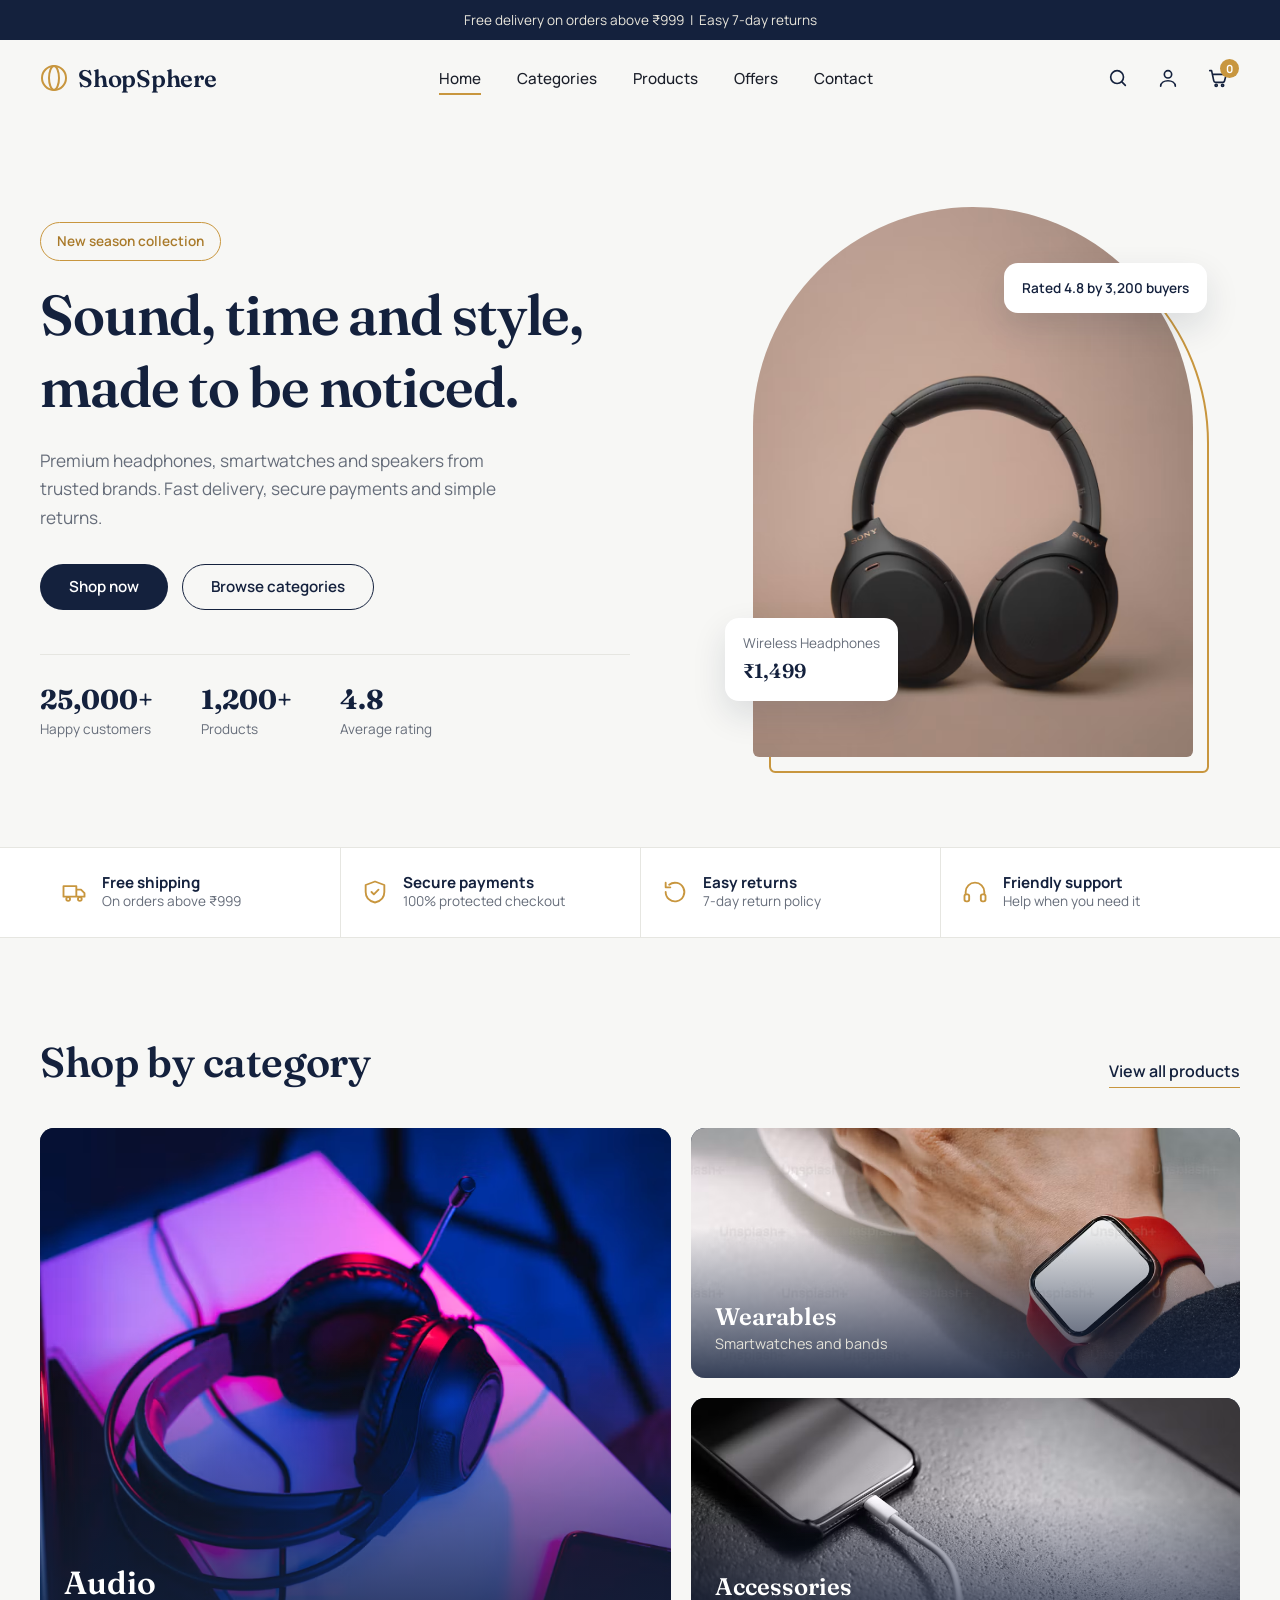
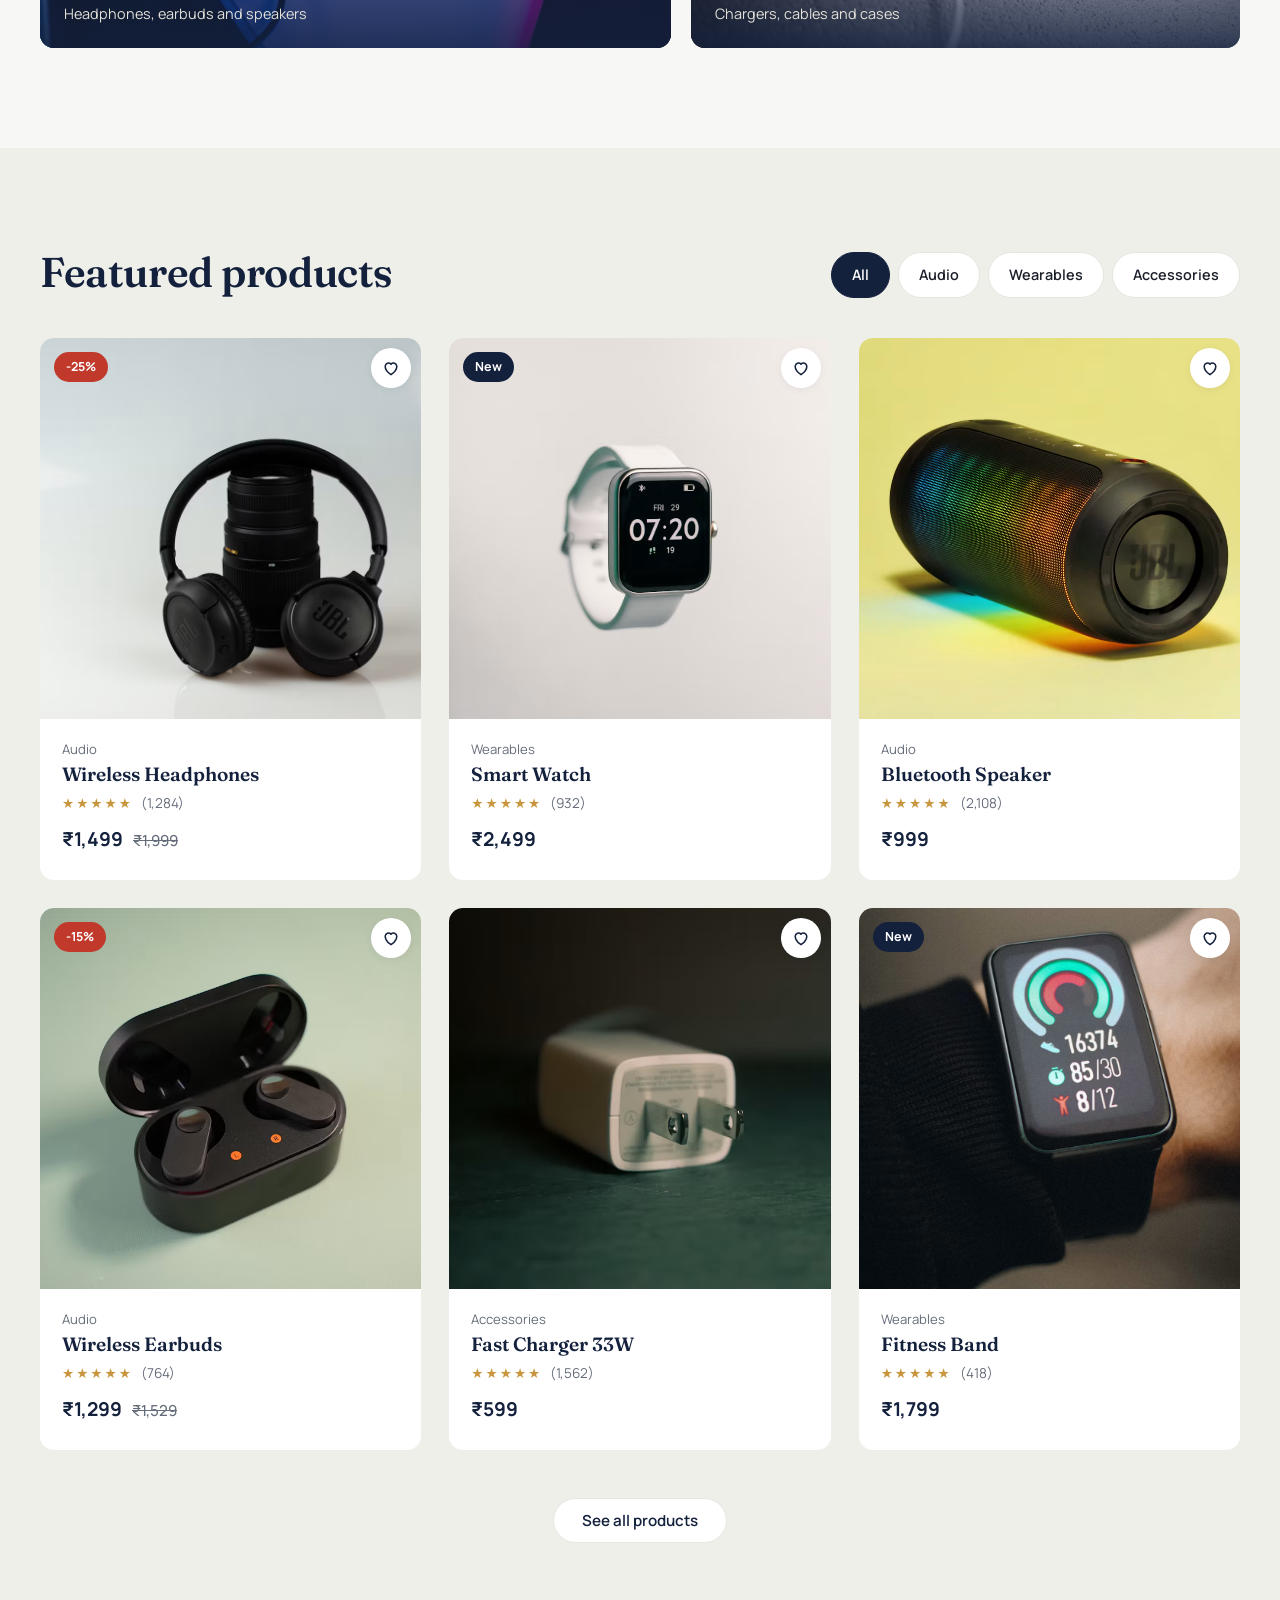
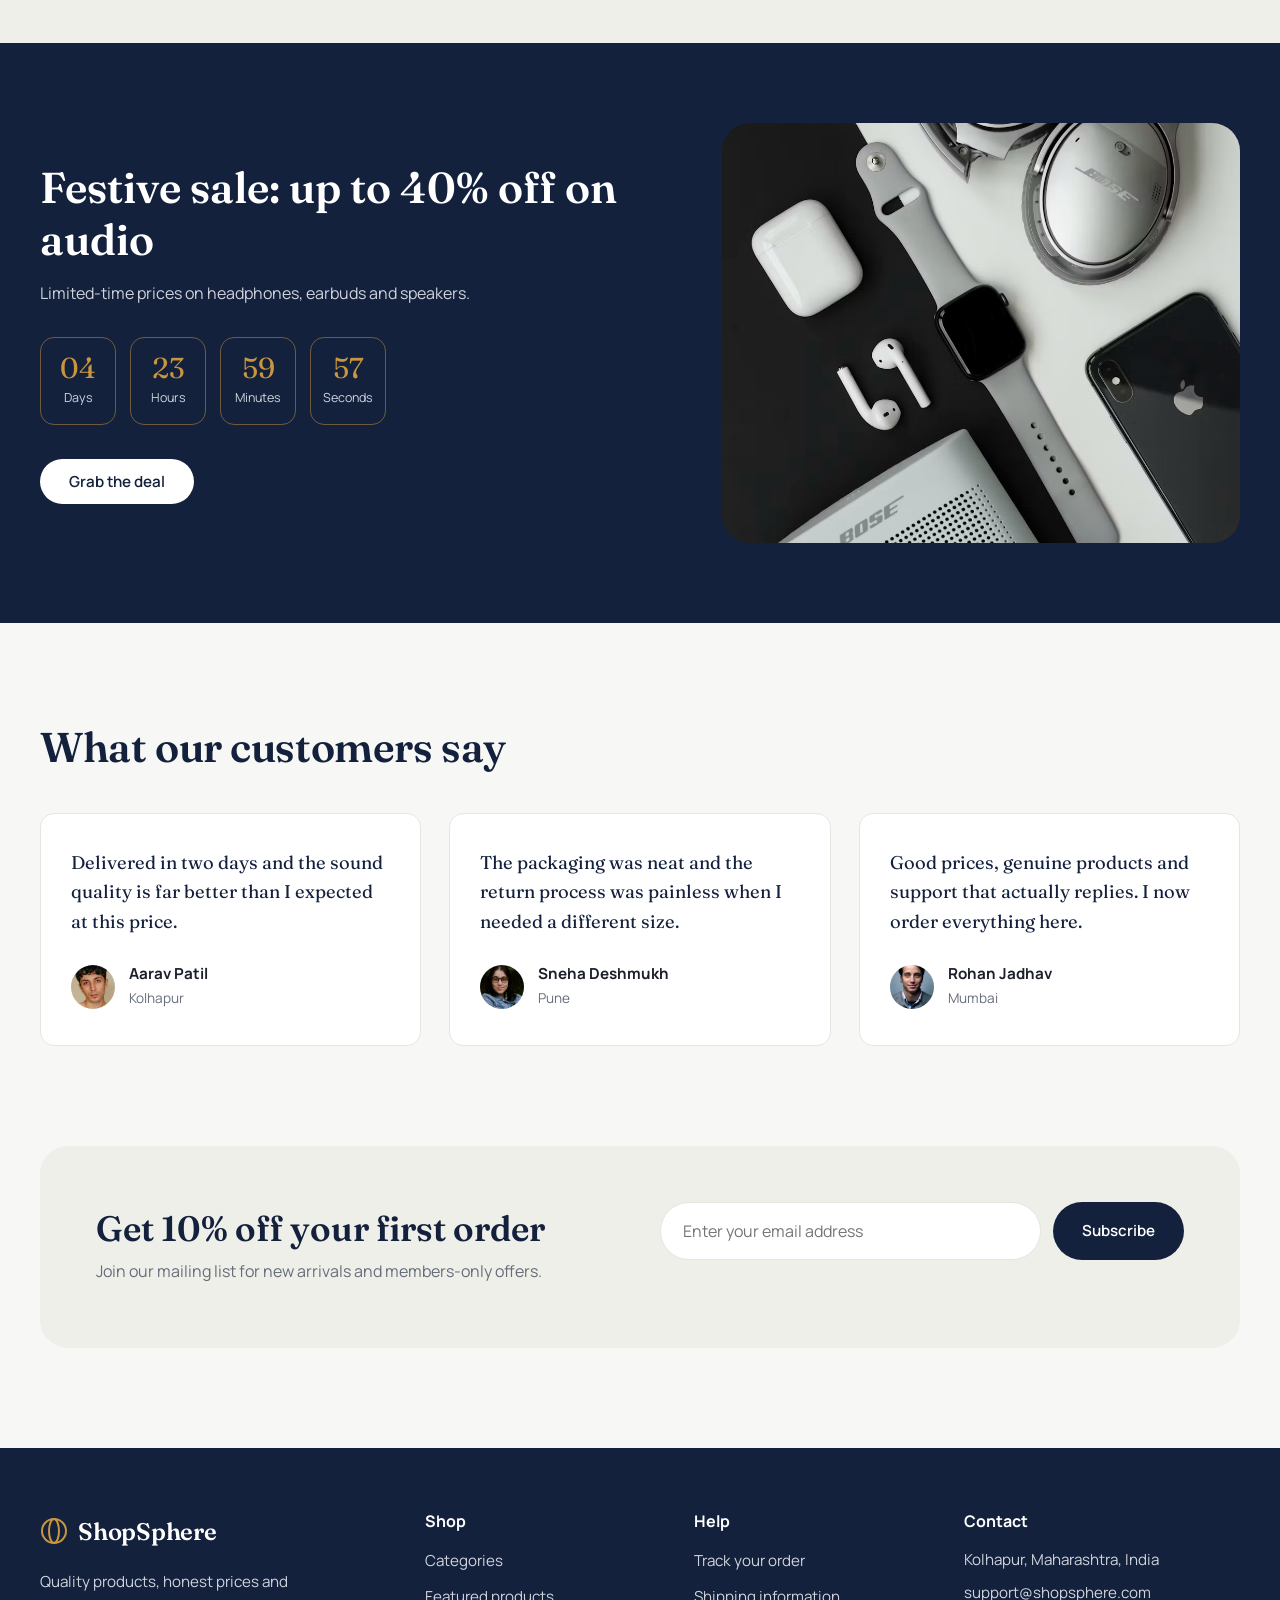
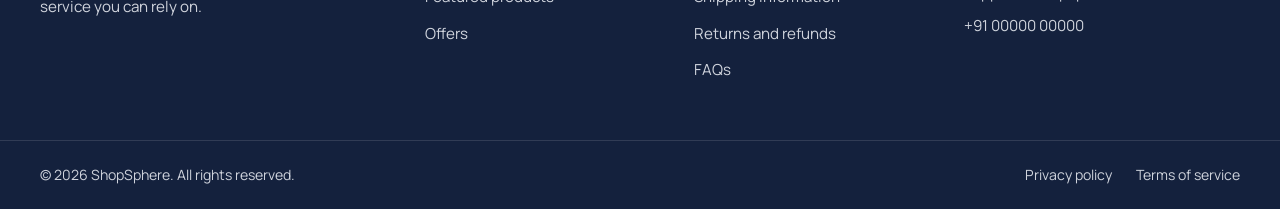
==== frontend/index.html @ 99f3fc34 "Add frontend homepage" ====
<!DOCTYPE html>
<html lang="en">
<head>
    <meta charset="UTF-8">
    <meta name="viewport" content="width=device-width, initial-scale=1.0">
    <meta name="description" content="ShopSphere - Premium electronics and lifestyle products, delivered across India.">
    <meta name="theme-color" content="#14213d">
    <title>ShopSphere - Premium Online Shopping</title>

    <!-- Fonts -->
    <link rel="preconnect" href="https://fonts.googleapis.com">
    <link rel="preconnect" href="https://fonts.gstatic.com" crossorigin>
    <link href="https://fonts.googleapis.com/css2?family=Fraunces:opsz,wght@9..144,500;9..144,600&family=Manrope:wght@400;500;600;700&display=swap" rel="stylesheet">

    <!-- Stylesheet (we create this in Day 2) -->
    <link rel="stylesheet" href="style.css">
</head>

<body>

    <a class="skip-link" href="#main">Skip to main content</a>

    <!-- ===== Announcement bar ===== -->
    <div class="announcement" role="region" aria-label="Offers">
        <p>Free delivery on orders above ₹999 &nbsp;|&nbsp; Easy 7-day returns</p>
    </div>

    <!-- ===== Header ===== -->
    <header class="header" id="header">
        <div class="container header__inner">

            <a href="index.html" class="logo" aria-label="ShopSphere home">
                <svg class="logo__mark" width="28" height="28" viewBox="0 0 28 28" aria-hidden="true">
                    <circle cx="14" cy="14" r="12" fill="none" stroke="currentColor" stroke-width="2"/>
                    <ellipse cx="14" cy="14" rx="5" ry="12" fill="none" stroke="currentColor" stroke-width="2"/>
                </svg>
                <span class="logo__text">ShopSphere</span>
            </a>

            <nav class="nav" id="nav" aria-label="Main navigation">
                <ul class="nav__list">
                    <li><a href="#home" class="nav__link is-active">Home</a></li>
                    <li><a href="#categories" class="nav__link">Categories</a></li>
                    <li><a href="#products" class="nav__link">Products</a></li>
                    <li><a href="#offers" class="nav__link">Offers</a></li>
                    <li><a href="#contact" class="nav__link">Contact</a></li>
                </ul>
            </nav>

            <div class="header__actions">
                <button class="icon-btn" id="searchToggle" aria-label="Search products" aria-expanded="false" aria-controls="searchPanel">
                    <svg width="22" height="22" viewBox="0 0 24 24" fill="none" stroke="currentColor" stroke-width="1.8" stroke-linecap="round" stroke-linejoin="round" aria-hidden="true"><circle cx="11" cy="11" r="7"/><path d="M20 20l-3.5-3.5"/></svg>
                </button>

                <a href="login.html" class="icon-btn" aria-label="Login or register">
                    <svg width="22" height="22" viewBox="0 0 24 24" fill="none" stroke="currentColor" stroke-width="1.8" stroke-linecap="round" stroke-linejoin="round" aria-hidden="true"><circle cx="12" cy="8" r="4"/><path d="M4 21c0-4 4-6 8-6s8 2 8 6"/></svg>
                </a>

                <button class="icon-btn cart-btn" id="cartToggle" aria-label="Open cart" aria-controls="cartDrawer" aria-expanded="false">
                    <svg width="22" height="22" viewBox="0 0 24 24" fill="none" stroke="currentColor" stroke-width="1.8" stroke-linecap="round" stroke-linejoin="round" aria-hidden="true"><path d="M3 4h2l2.4 11.2a2 2 0 0 0 2 1.6h7.7a2 2 0 0 0 2-1.5L21 8H6"/><circle cx="10" cy="20" r="1.2"/><circle cx="17" cy="20" r="1.2"/></svg>
                    <span class="cart-btn__count" id="cartCount">0</span>
                </button>

                <button class="menu-toggle" id="menuToggle" aria-label="Open menu" aria-expanded="false" aria-controls="nav">
                    <span></span><span></span><span></span>
                </button>
            </div>
        </div>

        <!-- Search panel (slides down) -->
        <div class="search-panel" id="searchPanel" hidden>
            <div class="container">
                <form class="search-form" role="search" action="#">
                    <label for="searchInput" class="visually-hidden">Search products</label>
                    <input type="search" id="searchInput" placeholder="Search headphones, watches, speakers" autocomplete="off">
                    <button type="submit" class="btn btn--dark">Search</button>
                </form>
            </div>
        </div>
    </header>

    <main id="main">

        <!-- ===== Hero ===== -->
        <section class="hero" id="home" aria-labelledby="hero-title">
            <div class="container hero__inner">

                <div class="hero__content">
                    <p class="hero__tag">New season collection</p>
                    <h1 class="hero__title" id="hero-title">
                        <span class="line"><span>Sound, time and style,</span></span>
                        <span class="line"><span>made to be noticed.</span></span>
                    </h1>
                    <p class="hero__text">
                        Premium headphones, smartwatches and speakers from trusted brands.
                        Fast delivery, secure payments and simple returns.
                    </p>
                    <div class="hero__buttons">
                        <a href="#products" class="btn btn--primary">Shop now</a>
                        <a href="#categories" class="btn btn--ghost">Browse categories</a>
                    </div>

                    <ul class="hero__stats">
                        <li><strong data-count="25000">25,000+</strong><span>Happy customers</span></li>
                        <li><strong data-count="1200">1,200+</strong><span>Products</span></li>
                        <li><strong>4.8</strong><span>Average rating</span></li>
                    </ul>
                </div>

                <div class="hero__visual">
                    <div class="hero__image-wrap">
                        <img src="images/hero-headphones.jpg" alt="Premium wireless headphones in matte black" width="640" height="720" fetchpriority="high">
                    </div>
                    <div class="hero__float hero__float--one">
                        <span class="hero__float-label">Wireless Headphones</span>
                        <span class="hero__float-price">₹1,499</span>
                    </div>
                    <div class="hero__float hero__float--two">
                        <span class="hero__float-label">Rated 4.8 by 3,200 buyers</span>
                    </div>
                </div>

            </div>
        </section>

        <!-- ===== Trust strip ===== -->
        <section class="trust" aria-label="Our promises">
            <div class="container">
                <ul class="trust__list">
                    <li class="trust__item">
                        <svg width="28" height="28" viewBox="0 0 24 24" fill="none" stroke="currentColor" stroke-width="1.6" stroke-linecap="round" stroke-linejoin="round" aria-hidden="true"><path d="M3 7h11v9H3zM14 10h4l3 3v3h-7z"/><circle cx="7" cy="18" r="1.6"/><circle cx="17" cy="18" r="1.6"/></svg>
                        <div><h3>Free shipping</h3><p>On orders above ₹999</p></div>
                    </li>
                    <li class="trust__item">
                        <svg width="28" height="28" viewBox="0 0 24 24" fill="none" stroke="currentColor" stroke-width="1.6" stroke-linecap="round" stroke-linejoin="round" aria-hidden="true"><path d="M12 3l8 3v6c0 5-3.5 8-8 9-4.5-1-8-4-8-9V6z"/><path d="M9 12l2 2 4-4"/></svg>
                        <div><h3>Secure payments</h3><p>100% protected checkout</p></div>
                    </li>
                    <li class="trust__item">
                        <svg width="28" height="28" viewBox="0 0 24 24" fill="none" stroke="currentColor" stroke-width="1.6" stroke-linecap="round" stroke-linejoin="round" aria-hidden="true"><path d="M4 12a8 8 0 1 0 3-6.2"/><path d="M4 4v4h4"/></svg>
                        <div><h3>Easy returns</h3><p>7-day return policy</p></div>
                    </li>
                    <li class="trust__item">
                        <svg width="28" height="28" viewBox="0 0 24 24" fill="none" stroke="currentColor" stroke-width="1.6" stroke-linecap="round" stroke-linejoin="round" aria-hidden="true"><path d="M4 14v-2a8 8 0 0 1 16 0v2"/><rect x="3" y="14" width="4" height="6" rx="1.5"/><rect x="17" y="14" width="4" height="6" rx="1.5"/></svg>
                        <div><h3>Friendly support</h3><p>Help when you need it</p></div>
                    </li>
                </ul>
            </div>
        </section>

        <!-- ===== Categories ===== -->
        <section class="section" id="categories" aria-labelledby="categories-title">
            <div class="container">
                <header class="section__head">
                    <h2 class="section__title" id="categories-title">Shop by category</h2>
                    <a href="#products" class="link-arrow">View all products</a>
                </header>

                <div class="categories">
                    <a href="#products" class="category category--large" data-category="audio">
                        <img src="images/cat-audio.jpg" alt="" loading="lazy" width="600" height="600">
                        <div class="category__info">
                            <h3>Audio</h3>
                            <p>Headphones, earbuds and speakers</p>
                        </div>
                    </a>
                    <a href="#products" class="category" data-category="wearables">
                        <img src="images/cat-wearables.jpg" alt="" loading="lazy" width="400" height="300">
                        <div class="category__info">
                            <h3>Wearables</h3>
                            <p>Smartwatches and bands</p>
                        </div>
                    </a>
                    <a href="#products" class="category" data-category="accessories">
                        <img src="images/cat-accessories.jpg" alt="" loading="lazy" width="400" height="300">
                        <div class="category__info">
                            <h3>Accessories</h3>
                            <p>Chargers, cables and cases</p>
                        </div>
                    </a>
                </div>
            </div>
        </section>

        <!-- ===== Featured products ===== -->
        <section class="section section--tinted" id="products" aria-labelledby="products-title">
            <div class="container">
                <header class="section__head">
                    <h2 class="section__title" id="products-title">Featured products</h2>

                    <div class="filters" role="group" aria-label="Filter products">
                        <button class="filter is-active" data-filter="all">All</button>
                        <button class="filter" data-filter="audio">Audio</button>
                        <button class="filter" data-filter="wearables">Wearables</button>
                        <button class="filter" data-filter="accessories">Accessories</button>
                    </div>
                </header>

                <div class="product-grid" id="productGrid">

                    <!-- Product card -->
                    <article class="product" data-category="audio" data-id="1">
                        <div class="product__media">
                            <span class="badge badge--sale">-25%</span>
                            <button class="wishlist" aria-label="Add Wireless Headphones to wishlist" aria-pressed="false">
                                <svg width="20" height="20" viewBox="0 0 24 24" fill="none" stroke="currentColor" stroke-width="1.8" stroke-linejoin="round" aria-hidden="true"><path d="M12 20s-7-4.4-7-10a4 4 0 0 1 7-2.5A4 4 0 0 1 19 10c0 5.600-7 10-7 10z"/></svg>
                            </button>
                            <img src="images/headphones.jpg" alt="Wireless Headphones" loading="lazy" width="400" height="400">
                            <button class="btn btn--primary product__quick" data-add>Add to cart</button>
                        </div>
                        <div class="product__body">
                            <p class="product__category">Audio</p>
                            <h3 class="product__name">Wireless Headphones</h3>
                            <div class="rating" aria-label="Rated 4.7 out of 5">
                                <span class="rating__stars" aria-hidden="true">★★★★★</span>
                                <span class="rating__count">(1,284)</span>
                            </div>
                            <p class="product__price">
                                <span class="price">₹1,499</span>
                                <s class="price price--old">₹1,999</s>
                            </p>
                        </div>
                    </article>

                    <article class="product" data-category="wearables" data-id="2">
                        <div class="product__media">
                            <span class="badge badge--new">New</span>
                            <button class="wishlist" aria-label="Add Smart Watch to wishlist" aria-pressed="false">
                                <svg width="20" height="20" viewBox="0 0 24 24" fill="none" stroke="currentColor" stroke-width="1.8" stroke-linejoin="round" aria-hidden="true"><path d="M12 20s-7-4.4-7-10a4 4 0 0 1 7-2.5A4 4 0 0 1 19 10c0 5.600-7 10-7 10z"/></svg>
                            </button>
                            <img src="images/smartwatch.jpg" alt="Smart Watch" loading="lazy" width="400" height="400">
                            <button class="btn btn--primary product__quick" data-add>Add to cart</button>
                        </div>
                        <div class="product__body">
                            <p class="product__category">Wearables</p>
                            <h3 class="product__name">Smart Watch</h3>
                            <div class="rating" aria-label="Rated 4.5 out of 5">
                                <span class="rating__stars" aria-hidden="true">★★★★★</span>
                                <span class="rating__count">(932)</span>
                            </div>
                            <p class="product__price">
                                <span class="price">₹2,499</span>
                            </p>
                        </div>
                    </article>

                    <article class="product" data-category="audio" data-id="3">
                        <div class="product__media">
                            <button class="wishlist" aria-label="Add Bluetooth Speaker to wishlist" aria-pressed="false">
                                <svg width="20" height="20" viewBox="0 0 24 24" fill="none" stroke="currentColor" stroke-width="1.8" stroke-linejoin="round" aria-hidden="true"><path d="M12 20s-7-4.4-7-10a4 4 0 0 1 7-2.5A4 4 0 0 1 19 10c0 5.600-7 10-7 10z"/></svg>
                            </button>
                            <img src="images/speaker.jpg" alt="Bluetooth Speaker" loading="lazy" width="400" height="400">
                            <button class="btn btn--primary product__quick" data-add>Add to cart</button>
                        </div>
                        <div class="product__body">
                            <p class="product__category">Audio</p>
                            <h3 class="product__name">Bluetooth Speaker</h3>
                            <div class="rating" aria-label="Rated 4.6 out of 5">
                                <span class="rating__stars" aria-hidden="true">★★★★★</span>
                                <span class="rating__count">(2,108)</span>
                            </div>
                            <p class="product__price">
                                <span class="price">₹999</span>
                            </p>
                        </div>
                    </article>

                    <article class="product" data-category="audio" data-id="4">
                        <div class="product__media">
                            <span class="badge badge--sale">-15%</span>
                            <button class="wishlist" aria-label="Add Wireless Earbuds to wishlist" aria-pressed="false">
                                <svg width="20" height="20" viewBox="0 0 24 24" fill="none" stroke="currentColor" stroke-width="1.8" stroke-linejoin="round" aria-hidden="true"><path d="M12 20s-7-4.4-7-10a4 4 0 0 1 7-2.5A4 4 0 0 1 19 10c0 5.600-7 10-7 10z"/></svg>
                            </button>
                            <img src="images/earbuds.jpg" alt="Wireless Earbuds" loading="lazy" width="400" height="400">
                            <button class="btn btn--primary product__quick" data-add>Add to cart</button>
                        </div>
                        <div class="product__body">
                            <p class="product__category">Audio</p>
                            <h3 class="product__name">Wireless Earbuds</h3>
                            <div class="rating" aria-label="Rated 4.4 out of 5">
                                <span class="rating__stars" aria-hidden="true">★★★★★</span>
                                <span class="rating__count">(764)</span>
                            </div>
                            <p class="product__price">
                                <span class="price">₹1,299</span>
                                <s class="price price--old">₹1,529</s>
                            </p>
                        </div>
                    </article>

                    <article class="product" data-category="accessories" data-id="5">
                        <div class="product__media">
                            <button class="wishlist" aria-label="Add Fast Charger to wishlist" aria-pressed="false">
                                <svg width="20" height="20" viewBox="0 0 24 24" fill="none" stroke="currentColor" stroke-width="1.8" stroke-linejoin="round" aria-hidden="true"><path d="M12 20s-7-4.4-7-10a4 4 0 0 1 7-2.5A4 4 0 0 1 19 10c0 5.600-7 10-7 10z"/></svg>
                            </button>
                            <img src="images/charger.jpg" alt="Fast Charger" loading="lazy" width="400" height="400">
                            <button class="btn btn--primary product__quick" data-add>Add to cart</button>
                        </div>
                        <div class="product__body">
                            <p class="product__category">Accessories</p>
                            <h3 class="product__name">Fast Charger 33W</h3>
                            <div class="rating" aria-label="Rated 4.3 out of 5">
                                <span class="rating__stars" aria-hidden="true">★★★★★</span>
                                <span class="rating__count">(1,562)</span>
                            </div>
                            <p class="product__price">
                                <span class="price">₹599</span>
                            </p>
                        </div>
                    </article>

                    <article class="product" data-category="wearables" data-id="6">
                        <div class="product__media">
                            <span class="badge badge--new">New</span>
                            <button class="wishlist" aria-label="Add Fitness Band to wishlist" aria-pressed="false">
                                <svg width="20" height="20" viewBox="0 0 24 24" fill="none" stroke="currentColor" stroke-width="1.8" stroke-linejoin="round" aria-hidden="true"><path d="M12 20s-7-4.4-7-10a4 4 0 0 1 7-2.5A4 4 0 0 1 19 10c0 5.600-7 10-7 10z"/></svg>
                            </button>
                            <img src="images/fitness-band.jpg" alt="Fitness Band" loading="lazy" width="400" height="400">
                            <button class="btn btn--primary product__quick" data-add>Add to cart</button>
                        </div>
                        <div class="product__body">
                            <p class="product__category">Wearables</p>
                            <h3 class="product__name">Fitness Band</h3>
                            <div class="rating" aria-label="Rated 4.5 out of 5">
                                <span class="rating__stars" aria-hidden="true">★★★★★</span>
                                <span class="rating__count">(418)</span>
                            </div>
                            <p class="product__price">
                                <span class="price">₹1,799</span>
                            </p>
                        </div>
                    </article>

                </div>

                <div class="section__footer">
                    <a href="products.html" class="btn btn--outline">See all products</a>
                </div>
            </div>
        </section>

        <!-- ===== Offer banner ===== -->
        <section class="offer" id="offers" aria-labelledby="offer-title">
            <div class="container offer__inner">
                <div class="offer__content">
                    <h2 id="offer-title">Festive sale: up to 40% off on audio</h2>
                    <p>Limited-time prices on headphones, earbuds and speakers.</p>

                    <div class="countdown" id="countdown" role="timer" aria-label="Time left in sale">
                        <div class="countdown__box"><span id="cdDays">00</span><small>Days</small></div>
                        <div class="countdown__box"><span id="cdHours">00</span><small>Hours</small></div>
                        <div class="countdown__box"><span id="cdMins">00</span><small>Minutes</small></div>
                        <div class="countdown__box"><span id="cdSecs">00</span><small>Seconds</small></div>
                    </div>

                    <a href="#products" class="btn btn--light">Grab the deal</a>
                </div>
                <div class="offer__image">
                    <img src="images/offer.jpg" alt="Assorted audio products on sale" loading="lazy" width="520" height="420">
                </div>
            </div>
        </section>

        <!-- ===== Testimonials ===== -->
        <section class="section" aria-labelledby="reviews-title">
            <div class="container">
                <header class="section__head">
                    <h2 class="section__title" id="reviews-title">What our customers say</h2>
                </header>

                <div class="reviews">
                    <figure class="review">
                        <blockquote>
                            <p>Delivered in two days and the sound quality is far better than I expected at this price.</p>
                        </blockquote>
                        <figcaption>
                            <img src="images/user-1.jpg" alt="" width="44" height="44" loading="lazy">
                            <div><strong>Aarav Patil</strong><span>Kolhapur</span></div>
                        </figcaption>
                    </figure>

                    <figure class="review">
                        <blockquote>
                            <p>The packaging was neat and the return process was painless when I needed a different size.</p>
                        </blockquote>
                        <figcaption>
                            <img src="images/user-2.jpg" alt="" width="44" height="44" loading="lazy">
                            <div><strong>Sneha Deshmukh</strong><span>Pune</span></div>
                        </figcaption>
                    </figure>

                    <figure class="review">
                        <blockquote>
                            <p>Good prices, genuine products and support that actually replies. I now order everything here.</p>
                        </blockquote>
                        <figcaption>
                            <img src="images/user-3.jpg" alt="" width="44" height="44" loading="lazy">
                            <div><strong>Rohan Jadhav</strong><span>Mumbai</span></div>
                        </figcaption>
                    </figure>
                </div>
            </div>
        </section>

        <!-- ===== Newsletter ===== -->
        <section class="newsletter" aria-labelledby="news-title">
            <div class="container newsletter__inner">
                <div>
                    <h2 id="news-title">Get 10% off your first order</h2>
                    <p>Join our mailing list for new arrivals and members-only offers.</p>
                </div>
                <form class="newsletter__form" id="newsletterForm" novalidate>
                    <label for="newsletterEmail" class="visually-hidden">Email address</label>
                    <input type="email" id="newsletterEmail" name="email" placeholder="Enter your email address" required>
                    <button type="submit" class="btn btn--primary">Subscribe</button>
                    <p class="form-message" id="newsletterMessage" aria-live="polite"></p>
                </form>
            </div>
        </section>

    </main>

    <!-- ===== Footer ===== -->
    <footer class="footer" id="contact">
        <div class="container footer__grid">

            <div class="footer__brand">
                <a href="index.html" class="logo logo--light" aria-label="ShopSphere home">
                    <svg class="logo__mark" width="28" height="28" viewBox="0 0 28 28" aria-hidden="true">
                        <circle cx="14" cy="14" r="12" fill="none" stroke="currentColor" stroke-width="2"/>
                        <ellipse cx="14" cy="14" rx="5" ry="12" fill="none" stroke="currentColor" stroke-width="2"/>
                    </svg>
                    <span class="logo__text">ShopSphere</span>
                </a>
                <p>Quality products, honest prices and service you can rely on.</p>
            </div>

            <nav class="footer__col" aria-label="Shop links">
                <h3>Shop</h3>
                <ul>
                    <li><a href="#categories">Categories</a></li>
                    <li><a href="#products">Featured products</a></li>
                    <li><a href="#offers">Offers</a></li>
                </ul>
            </nav>

            <nav class="footer__col" aria-label="Help links">
                <h3>Help</h3>
                <ul>
                    <li><a href="#">Track your order</a></li>
                    <li><a href="#">Shipping information</a></li>
                    <li><a href="#">Returns and refunds</a></li>
                    <li><a href="#">FAQs</a></li>
                </ul>
            </nav>

            <div class="footer__col">
                <h3>Contact</h3>
                <address>
                    <p>Kolhapur, Maharashtra, India</p>
                    <p><a href="mailto:support@shopsphere.com">support@shopsphere.com</a></p>
                    <p><a href="tel:+910000000000">+91 00000 00000</a></p>
                </address>
            </div>

        </div>

        <div class="footer__bottom">
            <div class="container footer__bottom-inner">
                <p>© 2026 ShopSphere. All rights reserved.</p>
                <ul>
                    <li><a href="#">Privacy policy</a></li>
                    <li><a href="#">Terms of service</a></li>
                </ul>
            </div>
        </div>
    </footer>

    <!-- ===== Cart drawer (slides in from right) ===== -->
    <div class="overlay" id="overlay" hidden></div>

    <aside class="cart-drawer" id="cartDrawer" aria-label="Shopping cart" aria-hidden="true">
        <div class="cart-drawer__head">
            <h2>Your cart</h2>
            <button class="icon-btn" id="cartClose" aria-label="Close cart">
                <svg width="22" height="22" viewBox="0 0 24 24" fill="none" stroke="currentColor" stroke-width="1.8" stroke-linecap="round" aria-hidden="true"><path d="M6 6l12 12M18 6L6 18"/></svg>
            </button>
        </div>

        <div class="cart-drawer__items" id="cartItems">
            <p class="cart-empty">Your cart is empty. Add a product to get started.</p>
        </div>

        <div class="cart-drawer__foot">
            <div class="cart-total">
                <span>Subtotal</span>
                <strong id="cartTotal">₹0</strong>
            </div>
            <a href="checkout.html" class="btn btn--primary btn--block">Go to checkout</a>
        </div>
    </aside>

    <!-- Toast message (for "Added to cart") -->
    <div class="toast" id="toast" role="status" aria-live="polite"></div>

    <!-- Back to top -->
    <button class="to-top" id="toTop" aria-label="Back to top">
        <svg width="20" height="20" viewBox="0 0 24 24" fill="none" stroke="currentColor" stroke-width="2" stroke-linecap="round" stroke-linejoin="round" aria-hidden="true"><path d="M12 19V5M5 12l7-7 7 7"/></svg>
    </button>

    <!-- JavaScript (we create this in Day 3) -->
    <script src="script.js" defer></script>
</body>
</html>
---- frontend/style.css ----
/* =====================================================
   ShopSphere - style.css
   Theme: navy + warm gold on soft white
   ===================================================== */

/* ---------- 1. Design tokens ---------- */
:root {
    --navy: #14213d;
    --navy-soft: #1f3057;
    --gold: #c8963e;
    --gold-dark: #a97a2a;
    --bg: #f7f7f5;
    --white: #ffffff;
    --ink: #1b1f2a;
    --muted: #666d7a;
    --line: #e6e6e1;
    --tint: #efefe9;
    --danger: #c0392b;
    --success: #2e7d4f;

    --font-head: "Fraunces", Georgia, serif;
    --font-body: "Manrope", "Segoe UI", system-ui, sans-serif;

    --radius-s: 8px;
    --radius-m: 14px;
    --radius-l: 28px;

    --shadow-s: 0 2px 10px rgba(20, 33, 61, 0.06);
    --shadow-m: 0 14px 34px rgba(20, 33, 61, 0.12);

    --container: 1200px;
    --header-h: 76px;
    --ease: cubic-bezier(0.22, 0.61, 0.36, 1);
}

/* ---------- 2. Reset and base ---------- */
*,
*::before,
*::after {
    box-sizing: border-box;
    margin: 0;
    padding: 0;
}

html {
    scroll-behavior: smooth;
    scroll-padding-top: calc(var(--header-h) + 12px);
}

body {
    font-family: var(--font-body);
    font-size: 1rem;
    line-height: 1.65;
    color: var(--ink);
    background: var(--bg);
    -webkit-font-smoothing: antialiased;
}

img {
    display: block;
    max-width: 100%;
    height: auto;
}

a {
    color: inherit;
    text-decoration: none;
}

ul {
    list-style: none;
}

button,
input {
    font: inherit;
    color: inherit;
}

button {
    cursor: pointer;
    border: 0;
    background: none;
}

address {
    font-style: normal;
}

[hidden] {
    display: none !important;
}

:focus-visible {
    outline: 2px solid var(--gold);
    outline-offset: 3px;
}

h1,
h2,
h3 {
    font-family: var(--font-head);
    font-weight: 600;
    line-height: 1.2;
    color: var(--navy);
}

.container {
    width: min(var(--container), 100% - 48px);
    margin-inline: auto;
}

.visually-hidden {
    position: absolute;
    width: 1px;
    height: 1px;
    overflow: hidden;
    clip: rect(0 0 0 0);
    white-space: nowrap;
}

.skip-link {
    position: absolute;
    left: 16px;
    top: -60px;
    z-index: 200;
    padding: 10px 18px;
    background: var(--navy);
    color: var(--white);
    border-radius: var(--radius-s);
    transition: top 0.2s;
}

.skip-link:focus {
    top: 12px;
}

/* ---------- 3. Buttons ---------- */
.btn {
    display: inline-flex;
    align-items: center;
    justify-content: center;
    gap: 8px;
    padding: 14px 28px;
    border-radius: 999px;
    font-weight: 600;
    font-size: 0.95rem;
    line-height: 1;
    border: 1.5px solid transparent;
    transition: background 0.25s var(--ease), color 0.25s var(--ease),
        border-color 0.25s var(--ease), transform 0.25s var(--ease);
}

.btn:active {
    transform: scale(0.97);
}

.btn--primary {
    background: var(--navy);
    color: var(--white);
}

.btn--primary:hover {
    background: var(--gold);
}

.btn--dark {
    background: var(--navy);
    color: var(--white);
}

.btn--dark:hover {
    background: var(--navy-soft);
}

.btn--ghost {
    border-color: var(--navy);
    color: var(--navy);
}

.btn--ghost:hover {
    background: var(--navy);
    color: var(--white);
}

.btn--outline {
    border-color: var(--line);
    background: var(--white);
    color: var(--navy);
}

.btn--outline:hover {
    border-color: var(--navy);
}

.btn--light {
    background: var(--white);
    color: var(--navy);
}

.btn--light:hover {
    background: var(--gold);
    color: var(--white);
}

.btn--block {
    width: 100%;
}

.link-arrow {
    font-weight: 600;
    color: var(--navy);
    border-bottom: 1.5px solid var(--gold);
    padding-bottom: 2px;
    transition: color 0.2s;
}

.link-arrow:hover {
    color: var(--gold-dark);
}

/* ---------- 4. Announcement bar ---------- */
.announcement {
    background: var(--navy);
    color: #e9e6dc;
    text-align: center;
    font-size: 0.85rem;
    padding: 9px 16px;
}

/* ---------- 5. Header ---------- */
.header {
    position: sticky;
    top: 0;
    z-index: 100;
    background: rgba(247, 247, 245, 0.92);
    backdrop-filter: blur(12px);
    -webkit-backdrop-filter: blur(12px);
    border-bottom: 1px solid transparent;
    transition: border-color 0.3s, box-shadow 0.3s;
}

.header.is-scrolled {
    border-color: var(--line);
    box-shadow: var(--shadow-s);
}

.header__inner {
    display: flex;
    align-items: center;
    justify-content: space-between;
    gap: 24px;
    height: var(--header-h);
}

.logo {
    display: inline-flex;
    align-items: center;
    gap: 10px;
    color: var(--navy);
}

.logo__mark {
    color: var(--gold);
    transition: transform 0.6s var(--ease);
}

.logo:hover .logo__mark {
    transform: rotate(180deg);
}

.logo__text {
    font-family: var(--font-head);
    font-size: 1.5rem;
    font-weight: 600;
    letter-spacing: -0.01em;
}

.logo--light {
    color: var(--white);
}

.nav__list {
    display: flex;
    gap: 36px;
}

.nav__link {
    position: relative;
    padding: 6px 0;
    font-weight: 500;
    font-size: 0.95rem;
    color: var(--ink);
}

.nav__link::after {
    content: "";
    position: absolute;
    left: 0;
    bottom: 0;
    width: 100%;
    height: 2px;
    background: var(--gold);
    transform: scaleX(0);
    transform-origin: left;
    transition: transform 0.3s var(--ease);
}

.nav__link:hover::after,
.nav__link.is-active::after {
    transform: scaleX(1);
}

.header__actions {
    display: flex;
    align-items: center;
    gap: 6px;
}

.icon-btn {
    position: relative;
    display: inline-flex;
    align-items: center;
    justify-content: center;
    width: 44px;
    height: 44px;
    border-radius: 50%;
    color: var(--navy);
    transition: background 0.2s;
}

.icon-btn:hover {
    background: var(--tint);
}

.cart-btn__count {
    position: absolute;
    top: 3px;
    right: 1px;
    min-width: 19px;
    height: 19px;
    padding: 0 5px;
    border-radius: 999px;
    background: var(--gold);
    color: var(--white);
    font-size: 0.7rem;
    font-weight: 700;
    line-height: 19px;
    text-align: center;
}

.cart-btn__count.is-bump {
    animation: bump 0.4s var(--ease);
}

@keyframes bump {
    40% {
        transform: scale(1.5);
    }
}

.menu-toggle {
    display: none;
    flex-direction: column;
    justify-content: center;
    gap: 5px;
    width: 44px;
    height: 44px;
    padding: 0 11px;
}

.menu-toggle span {
    display: block;
    height: 2px;
    background: var(--navy);
    border-radius: 2px;
    transition: transform 0.3s var(--ease), opacity 0.2s;
}

.menu-toggle.is-open span:nth-child(1) {
    transform: translateY(7px) rotate(45deg);
}

.menu-toggle.is-open span:nth-child(2) {
    opacity: 0;
}

.menu-toggle.is-open span:nth-child(3) {
    transform: translateY(-7px) rotate(-45deg);
}

/* Search panel */
.search-panel {
    border-top: 1px solid var(--line);
    background: var(--white);
    padding: 18px 0;
    animation: dropDown 0.3s var(--ease);
}

@keyframes dropDown {
    from {
        opacity: 0;
        transform: translateY(-10px);
    }
}

.search-form {
    display: flex;
    gap: 12px;
}

.search-form input {
    flex: 1;
    padding: 14px 20px;
    border: 1.5px solid var(--line);
    border-radius: 999px;
    background: var(--bg);
    outline: none;
    transition: border-color 0.2s;
}

.search-form input:focus {
    border-color: var(--navy);
}

/* ---------- 6. Hero ---------- */
.hero {
    padding: clamp(40px, 7vw, 90px) 0 clamp(50px, 7vw, 100px);
    overflow: hidden;
}

.hero__inner {
    display: grid;
    grid-template-columns: 1.05fr 0.95fr;
    align-items: center;
    gap: clamp(32px, 6vw, 80px);
}

.hero__tag {
    display: inline-block;
    margin-bottom: 20px;
    padding: 7px 16px;
    border: 1px solid var(--gold);
    border-radius: 999px;
    color: var(--gold-dark);
    font-size: 0.85rem;
    font-weight: 600;
    animation: fadeIn 0.8s 0.1s both;
}

.hero__title {
    font-size: clamp(2.2rem, 4.4vw, 3.6rem);
    letter-spacing: -0.02em;
    margin-bottom: 22px;
}

/* Line-by-line reveal: the one orchestrated page-load moment */
.hero__title .line {
    display: block;
    overflow: hidden;
    padding-bottom: 0.08em;
}

.hero__title .line > span {
    display: block;
    animation: lineUp 1s var(--ease) both;
}

.hero__title .line:nth-child(2) > span {
    animation-delay: 0.15s;
}

@keyframes lineUp {
    from {
        transform: translateY(110%);
    }
}

@keyframes fadeIn {
    from {
        opacity: 0;
    }
}

.hero__text {
    max-width: 480px;
    margin-bottom: 32px;
    color: var(--muted);
    font-size: 1.08rem;
    animation: fadeIn 0.9s 0.45s both;
}

.hero__buttons {
    display: flex;
    flex-wrap: wrap;
    gap: 14px;
    margin-bottom: 44px;
    animation: fadeIn 0.9s 0.6s both;
}

.hero__stats {
    display: flex;
    gap: clamp(20px, 4vw, 48px);
    padding-top: 28px;
    border-top: 1px solid var(--line);
    animation: fadeIn 0.9s 0.75s both;
}

.hero__stats strong {
    display: block;
    font-family: var(--font-head);
    font-size: 1.7rem;
    color: var(--navy);
    line-height: 1.2;
}

.hero__stats span {
    font-size: 0.85rem;
    color: var(--muted);
}

.hero__visual {
    position: relative;
    justify-self: center;
    width: min(440px, 100%);
}

/* The memorable element: an arched image with an offset gold outline */
.hero__image-wrap {
    position: relative;
    aspect-ratio: 4 / 5;
    border-radius: 999px 999px var(--radius-l) var(--radius-l);
    background: var(--tint);
    animation: archRise 1.2s 0.1s var(--ease) both;
}

.hero__image-wrap::before {
    content: "";
    position: absolute;
    inset: 0;
    transform: translate(16px, 16px);
    border: 2px solid var(--gold);
    border-radius: inherit;
    z-index: -1;
}

.hero__image-wrap img {
    width: 100%;
    height: 100%;
    object-fit: cover;
    border-radius: inherit;
}

@keyframes archRise {
    from {
        opacity: 0;
        transform: translateY(40px);
    }
}

.hero__float {
    position: absolute;
    display: flex;
    flex-direction: column;
    padding: 14px 18px;
    background: var(--white);
    border-radius: var(--radius-m);
    box-shadow: var(--shadow-m);
    font-size: 0.85rem;
    animation: fadeIn 0.9s 1s both;
}

.hero__float--one {
    left: -28px;
    bottom: 56px;
}

.hero__float--two {
    right: -14px;
    top: 56px;
    font-weight: 600;
    color: var(--navy);
}

.hero__float-label {
    color: var(--muted);
}

.hero__float--two .hero__float-label {
    color: var(--navy);
}

.hero__float-price {
    font-family: var(--font-head);
    font-size: 1.25rem;
    font-weight: 600;
    color: var(--navy);
}

/* ---------- 7. Trust strip ---------- */
.trust {
    background: var(--white);
    border-block: 1px solid var(--line);
}

.trust__list {
    display: grid;
    grid-template-columns: repeat(4, 1fr);
}

.trust__item {
    display: flex;
    align-items: center;
    gap: 14px;
    padding: 26px 20px;
    color: var(--navy);
}

.trust__item + .trust__item {
    border-left: 1px solid var(--line);
}

.trust__item svg {
    flex-shrink: 0;
    color: var(--gold);
}

.trust__item h3 {
    font-family: var(--font-body);
    font-size: 0.95rem;
    font-weight: 700;
}

.trust__item p {
    font-size: 0.85rem;
    color: var(--muted);
    line-height: 1.4;
}

/* ---------- 8. Sections ---------- */
.section {
    padding: clamp(56px, 8vw, 100px) 0;
}

.section--tinted {
    background: var(--tint);
}

.section__head {
    display: flex;
    align-items: flex-end;
    justify-content: space-between;
    flex-wrap: wrap;
    gap: 20px;
    margin-bottom: 40px;
}

.section__title {
    font-size: clamp(1.8rem, 3.4vw, 2.6rem);
    letter-spacing: -0.01em;
}

.section__footer {
    margin-top: 48px;
    text-align: center;
}

/* ---------- 9. Categories ---------- */
.categories {
    display: grid;
    grid-template-columns: 1.15fr 1fr;
    grid-template-rows: repeat(2, 250px);
    gap: 20px;
}

.category {
    position: relative;
    overflow: hidden;
    border-radius: var(--radius-m);
    background: var(--navy);
    color: var(--white);
}

.category--large {
    grid-row: span 2;
}

.category img {
    position: absolute;
    inset: 0;
    width: 100%;
    height: 100%;
    object-fit: cover;
    transition: transform 0.8s var(--ease);
}

.category::after {
    content: "";
    position: absolute;
    inset: 0;
    background: linear-gradient(to top, rgba(20, 33, 61, 0.85), rgba(20, 33, 61, 0) 60%);
}

.category:hover img {
    transform: scale(1.06);
}

.category__info {
    position: absolute;
    left: 24px;
    right: 24px;
    bottom: 22px;
    z-index: 1;
}

.category__info h3 {
    color: var(--white);
    font-size: 1.5rem;
}

.category--large .category__info h3 {
    font-size: 2rem;
}

.category__info p {
    font-size: 0.9rem;
    color: #e3e1d8;
}

/* ---------- 10. Filters ---------- */
.filters {
    display: flex;
    flex-wrap: wrap;
    gap: 8px;
}

.filter {
    padding: 10px 20px;
    border: 1.5px solid var(--line);
    border-radius: 999px;
    background: var(--white);
    font-size: 0.9rem;
    font-weight: 600;
    color: var(--ink);
    transition: background 0.25s, color 0.25s, border-color 0.25s;
}

.filter:hover {
    border-color: var(--navy);
}

.filter.is-active {
    background: var(--navy);
    border-color: var(--navy);
    color: var(--white);
}

/* ---------- 11. Products ---------- */
.product-grid {
    display: grid;
    grid-template-columns: repeat(3, 1fr);
    gap: 28px;
}

.product {
    background: var(--white);
    border-radius: var(--radius-m);
    overflow: hidden;
    transition: transform 0.35s var(--ease), box-shadow 0.35s var(--ease);
}

.product:hover {
    transform: translateY(-6px);
    box-shadow: var(--shadow-m);
}

.product.is-hidden {
    display: none;
}

.product__media {
    position: relative;
    aspect-ratio: 1 / 1;
    overflow: hidden;
    background: #eceef1;
}

.product__media img {
    width: 100%;
    height: 100%;
    object-fit: cover;
    transition: transform 0.7s var(--ease);
}

.product:hover .product__media img {
    transform: scale(1.05);
}

.badge {
    position: absolute;
    top: 14px;
    left: 14px;
    z-index: 2;
    padding: 5px 12px;
    border-radius: 999px;
    font-size: 0.78rem;
    font-weight: 700;
    color: var(--white);
}

.badge--sale {
    background: var(--danger);
}

.badge--new {
    background: var(--navy);
}

.wishlist {
    position: absolute;
    top: 10px;
    right: 10px;
    z-index: 2;
    display: grid;
    place-items: center;
    width: 40px;
    height: 40px;
    border-radius: 50%;
    background: var(--white);
    color: var(--navy);
    box-shadow: var(--shadow-s);
    transition: transform 0.25s var(--ease), color 0.2s;
}

.wishlist:hover {
    transform: scale(1.1);
}

.wishlist[aria-pressed="true"] {
    color: var(--danger);
}

.wishlist[aria-pressed="true"] svg {
    fill: currentColor;
}

.product__quick {
    position: absolute;
    left: 14px;
    right: 14px;
    bottom: 14px;
    z-index: 2;
    padding: 14px;
    opacity: 0;
    transform: translateY(16px);
}

.product:hover .product__quick,
.product__quick:focus-visible {
    opacity: 1;
    transform: translateY(0);
}

.product__body {
    padding: 20px 22px 24px;
}

.product__category {
    font-size: 0.82rem;
    color: var(--muted);
}

.product__name {
    margin: 2px 0 6px;
    font-size: 1.2rem;
}

.rating {
    display: flex;
    align-items: center;
    gap: 8px;
    margin-bottom: 10px;
    font-size: 0.85rem;
}

.rating__stars {
    color: var(--gold);
    letter-spacing: 2px;
}

.rating__count {
    color: var(--muted);
}

.product__price {
    display: flex;
    align-items: baseline;
    gap: 10px;
}

.price {
    font-size: 1.2rem;
    font-weight: 700;
    color: var(--navy);
}

.price--old {
    font-size: 0.95rem;
    font-weight: 500;
    color: var(--muted);
}

/* ---------- 12. Offer banner ---------- */
.offer {
    background: var(--navy);
    color: var(--white);
    overflow: hidden;
}

.offer__inner {
    display: grid;
    grid-template-columns: 1.1fr 0.9fr;
    align-items: center;
    gap: 48px;
    padding-block: clamp(48px, 7vw, 80px);
}

.offer__content h2 {
    margin-bottom: 14px;
    color: var(--white);
    font-size: clamp(1.8rem, 3.4vw, 2.7rem);
}

.offer__content > p {
    max-width: 440px;
    margin-bottom: 30px;
    color: #cfd3dc;
}

.countdown {
    display: flex;
    gap: 14px;
    margin-bottom: 34px;
}

.countdown__box {
    min-width: 76px;
    padding: 14px 10px;
    border: 1px solid rgba(200, 150, 62, 0.5);
    border-radius: var(--radius-m);
    text-align: center;
}

.countdown__box span {
    display: block;
    font-family: var(--font-head);
    font-size: 1.8rem;
    line-height: 1.1;
    color: var(--gold);
}

.countdown__box small {
    font-size: 0.78rem;
    color: #cfd3dc;
}

.offer__image img {
    width: 100%;
    max-height: 420px;
    object-fit: cover;
    border-radius: var(--radius-l);
}

/* ---------- 13. Reviews ---------- */
.reviews {
    display: grid;
    grid-template-columns: repeat(3, 1fr);
    gap: 28px;
}

.review {
    display: flex;
    flex-direction: column;
    justify-content: space-between;
    gap: 28px;
    padding: 34px 30px;
    background: var(--white);
    border: 1px solid var(--line);
    border-radius: var(--radius-m);
}

.review blockquote p {
    font-family: var(--font-head);
    font-size: 1.15rem;
    line-height: 1.6;
    color: var(--navy);
}

.review figcaption {
    display: flex;
    align-items: center;
    gap: 14px;
}

.review figcaption img {
    width: 44px;
    height: 44px;
    border-radius: 50%;
    object-fit: cover;
}

.review figcaption strong {
    display: block;
    font-size: 0.95rem;
    line-height: 1.3;
}

.review figcaption span {
    font-size: 0.85rem;
    color: var(--muted);
}

/* ---------- 14. Newsletter ---------- */
.newsletter {
    padding-bottom: clamp(56px, 8vw, 100px);
}

.newsletter__inner {
    display: grid;
    grid-template-columns: 1fr 1fr;
    align-items: center;
    gap: 40px;
    padding: clamp(32px, 5vw, 56px);
    background: var(--tint);
    border-radius: var(--radius-l);
}

.newsletter__inner h2 {
    margin-bottom: 8px;
    font-size: clamp(1.6rem, 3vw, 2.2rem);
}

.newsletter__inner p {
    color: var(--muted);
}

.newsletter__form {
    display: flex;
    flex-wrap: wrap;
    gap: 12px;
}

.newsletter__form input {
    flex: 1;
    min-width: 200px;
    padding: 15px 22px;
    border: 1.5px solid var(--line);
    border-radius: 999px;
    background: var(--white);
    outline: none;
    transition: border-color 0.2s;
}

.newsletter__form input:focus {
    border-color: var(--navy);
}

.form-message {
    flex-basis: 100%;
    min-height: 1.4em;
    font-size: 0.88rem;
}

.form-message.is-error {
    color: var(--danger);
}

.form-message.is-success {
    color: var(--success);
}

/* ---------- 15. Footer ---------- */
.footer {
    background: var(--navy);
    color: #cfd3dc;
}

.footer__grid {
    display: grid;
    grid-template-columns: 1.5fr 1fr 1fr 1.2fr;
    gap: 40px;
    padding-block: 64px 48px;
}

.footer__brand p {
    max-width: 280px;
    margin-top: 16px;
    font-size: 0.95rem;
}

.footer__col h3 {
    margin-bottom: 16px;
    font-family: var(--font-body);
    font-size: 1rem;
    font-weight: 700;
    color: var(--white);
}

.footer__col li {
    margin-bottom: 10px;
}

.footer__col a,
.footer__col p {
    font-size: 0.95rem;
}

.footer__col p {
    margin-bottom: 8px;
}

.footer__col a {
    transition: color 0.2s;
}

.footer__col a:hover,
.footer__bottom a:hover {
    color: var(--gold);
}

.footer__bottom {
    border-top: 1px solid rgba(255, 255, 255, 0.12);
    font-size: 0.88rem;
}

.footer__bottom-inner {
    display: flex;
    justify-content: space-between;
    flex-wrap: wrap;
    gap: 12px;
    padding-block: 22px;
}

.footer__bottom ul {
    display: flex;
    gap: 24px;
}

/* ---------- 16. Cart drawer, overlay, toast, to-top ---------- */
.overlay {
    position: fixed;
    inset: 0;
    z-index: 150;
    background: rgba(20, 33, 61, 0.5);
    animation: fadeIn 0.3s both;
}

.cart-drawer {
    position: fixed;
    top: 0;
    right: 0;
    z-index: 160;
    display: flex;
    flex-direction: column;
    width: min(420px, 100%);
    height: 100%;
    background: var(--white);
    box-shadow: -10px 0 40px rgba(20, 33, 61, 0.15);
    transform: translateX(100%);
    visibility: hidden;
    transition: transform 0.45s var(--ease), visibility 0s 0.45s;
}

.cart-drawer.is-open {
    transform: translateX(0);
    visibility: visible;
    transition: transform 0.45s var(--ease), visibility 0s;
}

.cart-drawer__head {
    display: flex;
    align-items: center;
    justify-content: space-between;
    padding: 20px 24px;
    border-bottom: 1px solid var(--line);
}

.cart-drawer__head h2 {
    font-size: 1.4rem;
}

.cart-drawer__items {
    flex: 1;
    overflow-y: auto;
    padding: 20px 24px;
}

.cart-empty {
    margin-top: 40px;
    text-align: center;
    color: var(--muted);
}

.cart-drawer__foot {
    padding: 20px 24px 24px;
    border-top: 1px solid var(--line);
}

.cart-total {
    display: flex;
    justify-content: space-between;
    margin-bottom: 16px;
    font-size: 1.1rem;
}

.toast {
    position: fixed;
    left: 50%;
    bottom: 28px;
    z-index: 180;
    padding: 14px 26px;
    border-radius: 999px;
    background: var(--navy);
    color: var(--white);
    font-size: 0.92rem;
    font-weight: 600;
    box-shadow: var(--shadow-m);
    opacity: 0;
    pointer-events: none;
    transform: translate(-50%, 24px);
    transition: opacity 0.3s, transform 0.4s var(--ease);
}

.toast.is-show {
    opacity: 1;
    transform: translate(-50%, 0);
}

.to-top {
    position: fixed;
    right: 24px;
    bottom: 24px;
    z-index: 90;
    display: grid;
    place-items: center;
    width: 48px;
    height: 48px;
    border-radius: 50%;
    background: var(--navy);
    color: var(--white);
    box-shadow: var(--shadow-m);
    opacity: 0;
    pointer-events: none;
    transform: translateY(16px);
    transition: opacity 0.3s, transform 0.3s var(--ease), background 0.2s;
}

.to-top:hover {
    background: var(--gold);
}

.to-top.is-visible {
    opacity: 1;
    pointer-events: auto;
    transform: translateY(0);
}

/* ---------- 17. Responsive ---------- */
@media (max-width: 1024px) {
    .product-grid {
        grid-template-columns: repeat(2, 1fr);
    }

    .footer__grid {
        grid-template-columns: 1fr 1fr;
    }

    .trust__list {
        grid-template-columns: repeat(2, 1fr);
    }

    .trust__item:nth-child(3) {
        border-left: 0;
    }

    .trust__item:nth-child(n + 3) {
        border-top: 1px solid var(--line);
    }
}

@media (max-width: 860px) {
    .menu-toggle {
        display: flex;
    }

    /* Mobile menu */
    .nav {
        position: fixed;
        top: var(--header-h);
        left: 0;
        right: 0;
        padding: 12px 24px 28px;
        background: var(--white);
        border-bottom: 1px solid var(--line);
        box-shadow: var(--shadow-m);
        opacity: 0;
        visibility: hidden;
        transform: translateY(-12px);
        transition: opacity 0.3s, transform 0.3s var(--ease), visibility 0s 0.3s;
    }

    .nav.is-open {
        opacity: 1;
        visibility: visible;
        transform: translateY(0);
        transition: opacity 0.3s, transform 0.3s var(--ease), visibility 0s;
    }

    .nav__list {
        flex-direction: column;
        gap: 0;
    }

    .nav__link {
        display: block;
        padding: 14px 0;
        border-bottom: 1px solid var(--line);
    }

    .nav__link::after {
        display: none;
    }

    .hero__inner,
    .offer__inner,
    .newsletter__inner {
        grid-template-columns: 1fr;
    }

    .hero__visual {
        order: -1;
        width: min(340px, 82%);
    }

    .hero__float--one {
        left: -16px;
    }

    .hero__float--two {
        right: -10px;
    }

    .categories {
        grid-template-columns: 1fr;
        grid-template-rows: 320px 220px 220px;
    }

    .category--large {
        grid-row: auto;
    }

    .reviews {
        grid-template-columns: 1fr;
    }

    .offer__image {
        order: -1;
    }
}

@media (max-width: 560px) {
    .container {
        width: min(var(--container), 100% - 32px);
    }

    .product-grid {
        grid-template-columns: 1fr;
    }

    .footer__grid {
        grid-template-columns: 1fr;
        padding-block: 48px 32px;
    }

    .trust__list {
        grid-template-columns: 1fr;
    }

    .trust__item + .trust__item {
        border-left: 0;
        border-top: 1px solid var(--line);
    }

    .countdown {
        gap: 8px;
    }

    .countdown__box {
        flex: 1;
        min-width: 0;
    }

    .search-form {
        flex-direction: column;
    }

    .hero__buttons .btn {
        flex: 1;
    }

    .footer__bottom-inner {
        flex-direction: column;
        align-items: flex-start;
    }
}

/* Touch devices have no hover, so keep the Add to cart button visible */
@media (hover: none) {
    .product__quick {
        opacity: 1;
        transform: none;
    }
}

/* Respect users who prefer less motion */
@media (prefers-reduced-motion: reduce) {
    *,
    *::before,
    *::after {
        animation-duration: 0.01ms !important;
        animation-delay: 0s !important;
        transition-duration: 0.01ms !important;
        scroll-behavior: auto !important;
    }
}
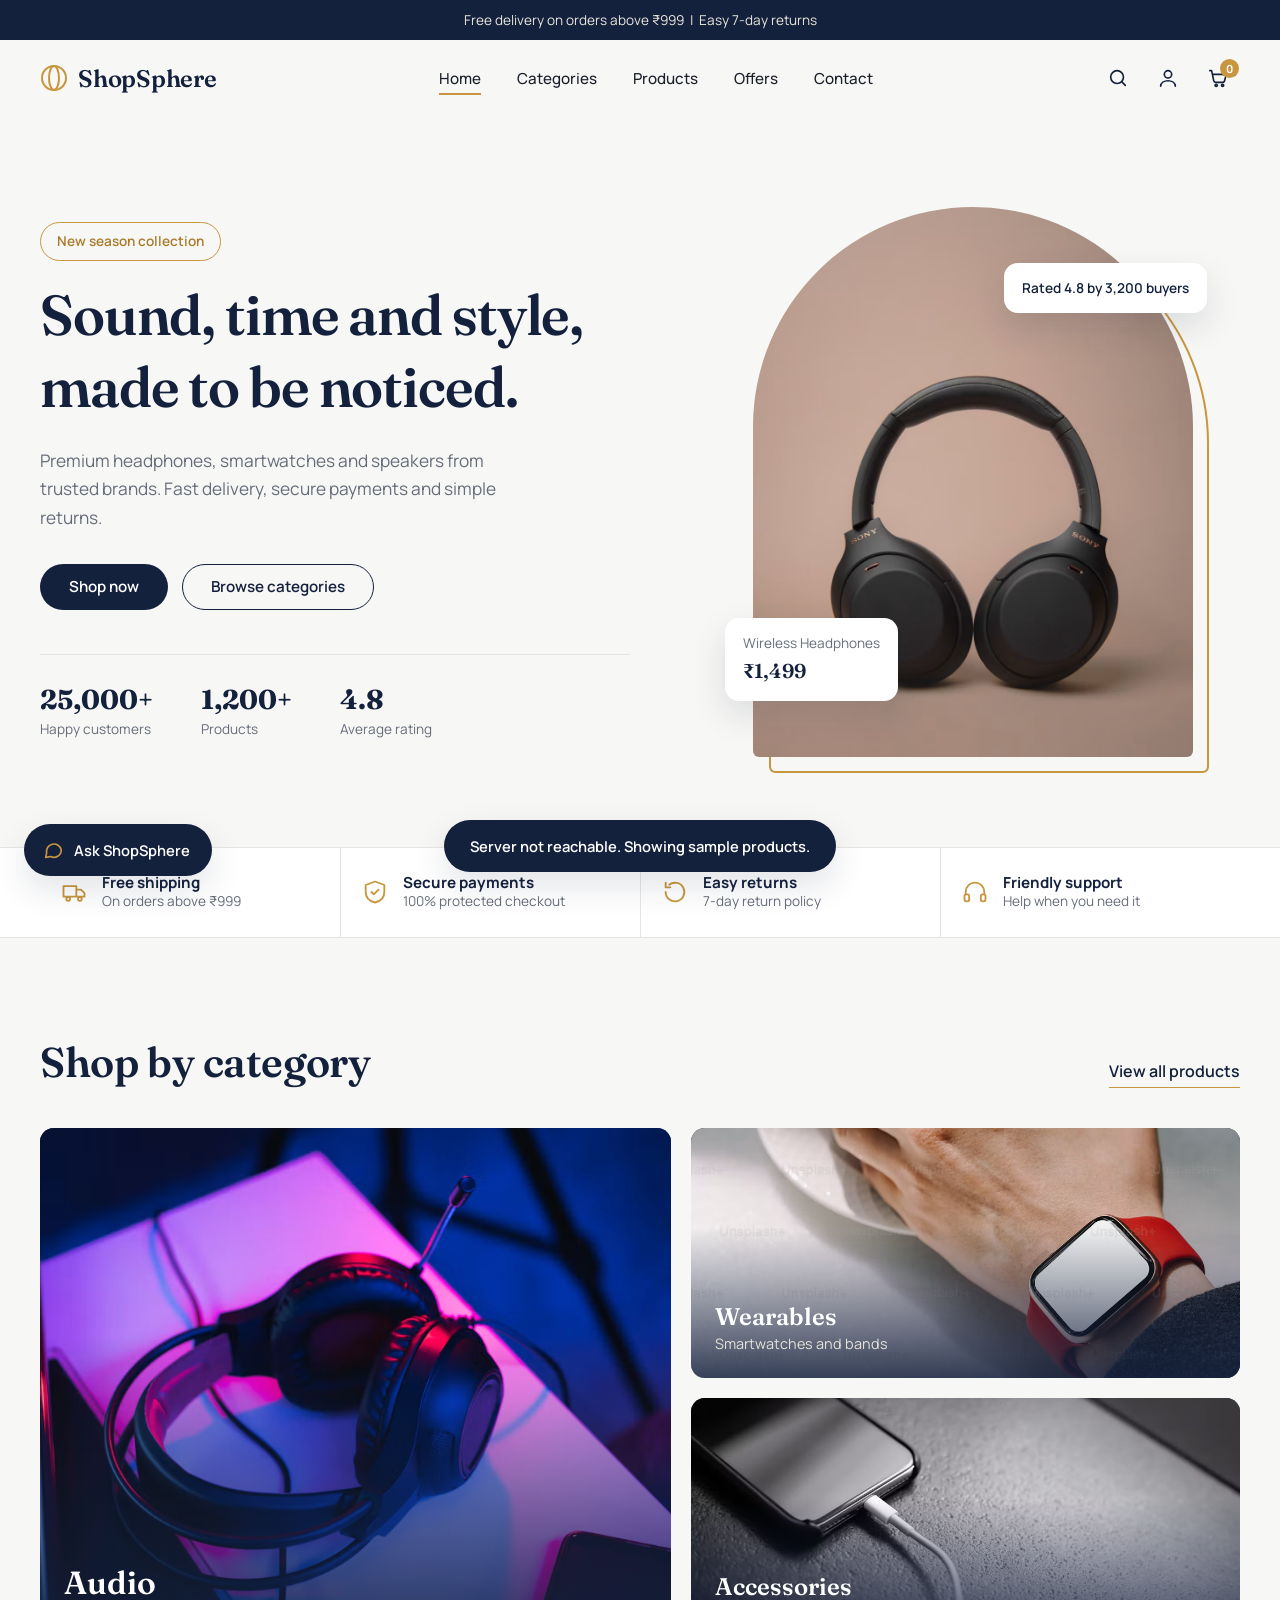
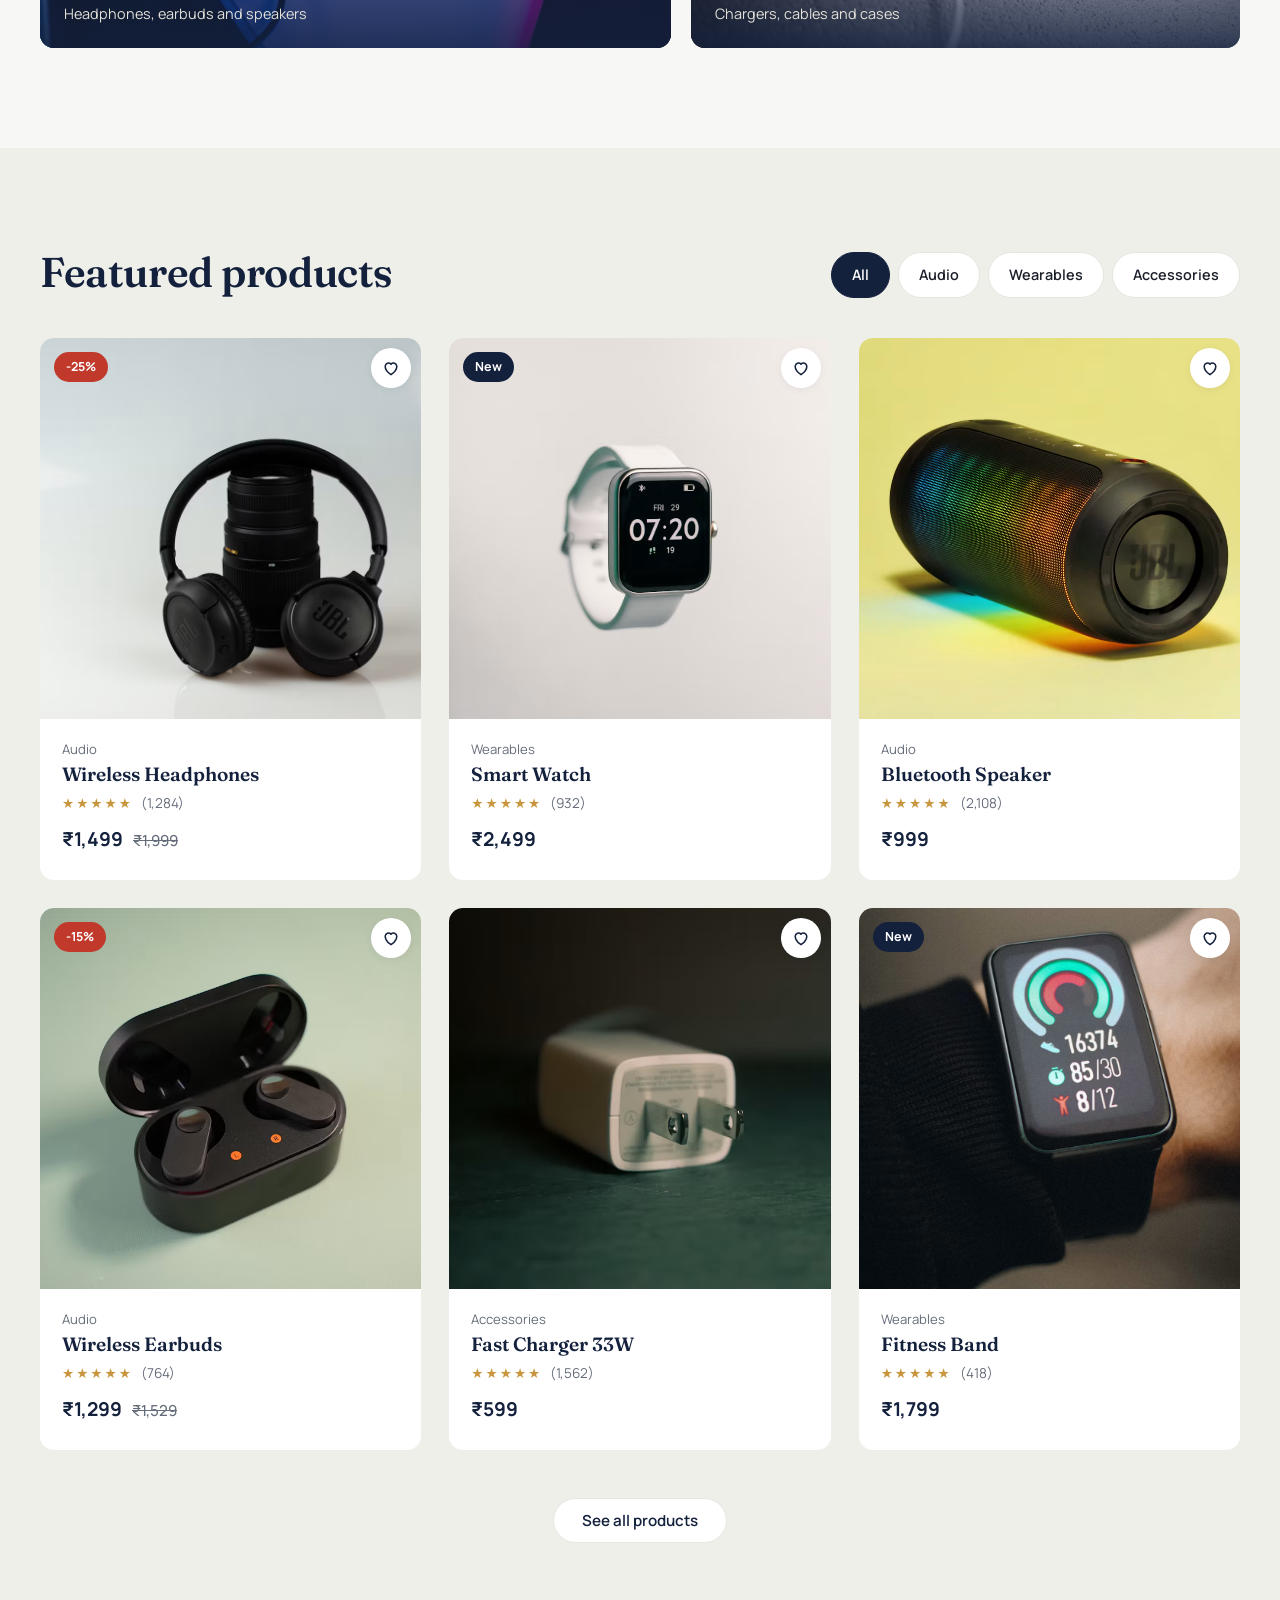
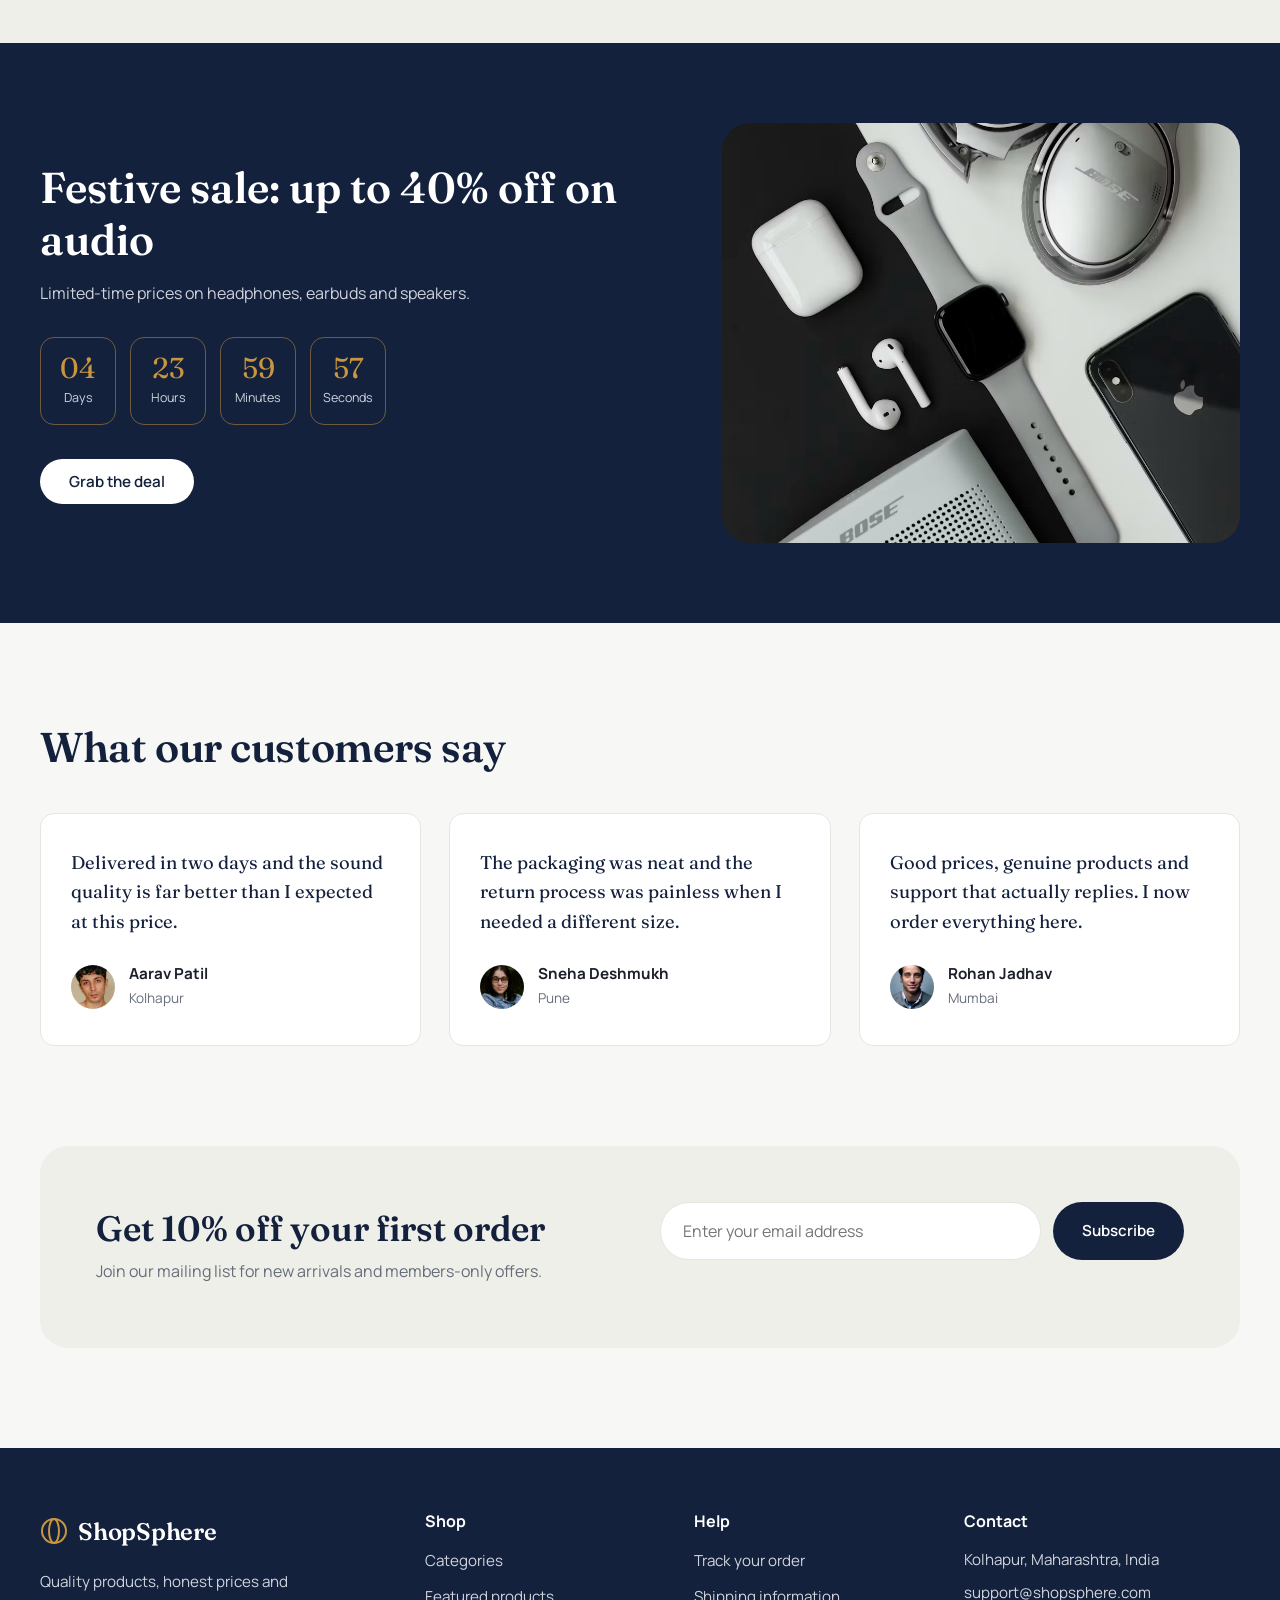
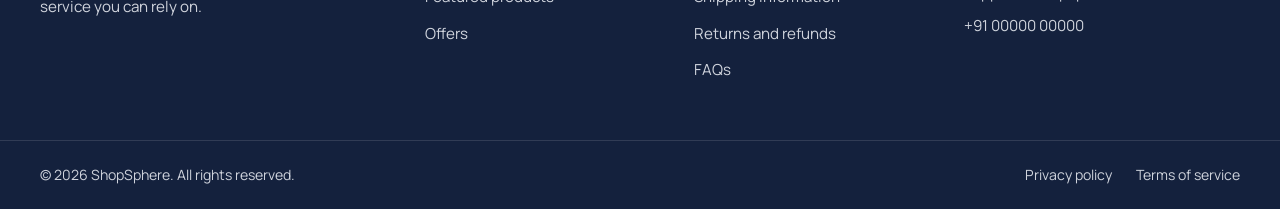
==== commit 95862c7e: "Add shopping assistant with chat widget" ====
--- a/frontend/index.html
+++ b/frontend/index.html
@@ -509,5 +509,6 @@
 
     <!-- JavaScript (we create this in Day 3) -->
     <script src="script.js" defer></script>
+    <script src="assistant.js" defer></script>
 </body>
 </html>
--- a/frontend/style.css
+++ b/frontend/style.css
@@ -1432,4 +1432,135 @@
         transition-duration: 0.01ms !important;
         scroll-behavior: auto !important;
     }
+}
+
+/* ---------- API states (added in Day 9) ---------- */
+.grid-message {
+    grid-column: 1 / -1;
+    padding: 48px 0;
+    text-align: center;
+    color: var(--muted);
+}
+
+.badge--sold {
+    background: var(--muted);
+}
+
+.product.is-soldout .product__media img {
+    opacity: 0.55;
+}
+
+.btn:disabled {
+    background: var(--muted);
+    cursor: not-allowed;
+}
+
+/* ---------- Header account menu (added in Day 10) ---------- */
+.account {
+    position: relative;
+}
+
+.account__btn {
+    display: grid;
+    place-items: center;
+    width: 44px;
+    height: 44px;
+    border-radius: 50%;
+}
+
+.account__avatar {
+    display: grid;
+    place-items: center;
+    width: 34px;
+    height: 34px;
+    border-radius: 50%;
+    background: var(--navy);
+    color: var(--white);
+    font-size: 0.9rem;
+    font-weight: 700;
+    transition: background 0.2s;
+}
+
+.account__btn:hover .account__avatar {
+    background: var(--gold);
+}
+
+.account__menu {
+    position: absolute;
+    right: 0;
+    top: calc(100% + 8px);
+    z-index: 120;
+    min-width: 220px;
+    padding: 16px;
+    background: var(--white);
+    border: 1px solid var(--line);
+    border-radius: var(--radius-m);
+    box-shadow: var(--shadow-m);
+    animation: dropDown 0.25s var(--ease);
+}
+
+.account__name {
+    font-weight: 700;
+    color: var(--navy);
+    line-height: 1.3;
+}
+
+.account__email {
+    margin-bottom: 12px;
+    font-size: 0.85rem;
+    color: var(--muted);
+    overflow-wrap: anywhere;
+}
+
+.account__logout {
+    width: 100%;
+    padding: 10px;
+    border: 1.5px solid var(--line);
+    border-radius: 999px;
+    font-size: 0.9rem;
+    font-weight: 600;
+    transition: border-color 0.2s, color 0.2s;
+}
+
+.account__logout:hover {
+    border-color: var(--danger);
+    color: var(--danger);
+}
+
+/* ---------- My orders links (added in Day 11) ---------- */
+.account__link {
+    display: block;
+    padding: 10px 0;
+    margin-bottom: 8px;
+    border-top: 1px solid var(--line);
+    font-size: 0.92rem;
+    font-weight: 600;
+    color: var(--navy);
+    transition: color 0.2s;
+}
+
+.account__link:hover {
+    color: var(--gold-dark);
+}
+
+.confirmation__actions {
+    display: flex;
+    flex-wrap: wrap;
+    justify-content: center;
+    gap: 12px;
+}
+
+/* ---------- Product links (added in Day 12) ---------- */
+.product__link {
+    display: block;
+    width: 100%;
+    height: 100%;
+}
+
+.product__name a {
+    transition: color 0.2s;
+}
+
+.product__name a:hover {
+    color: var(--gold-dark);
 }
